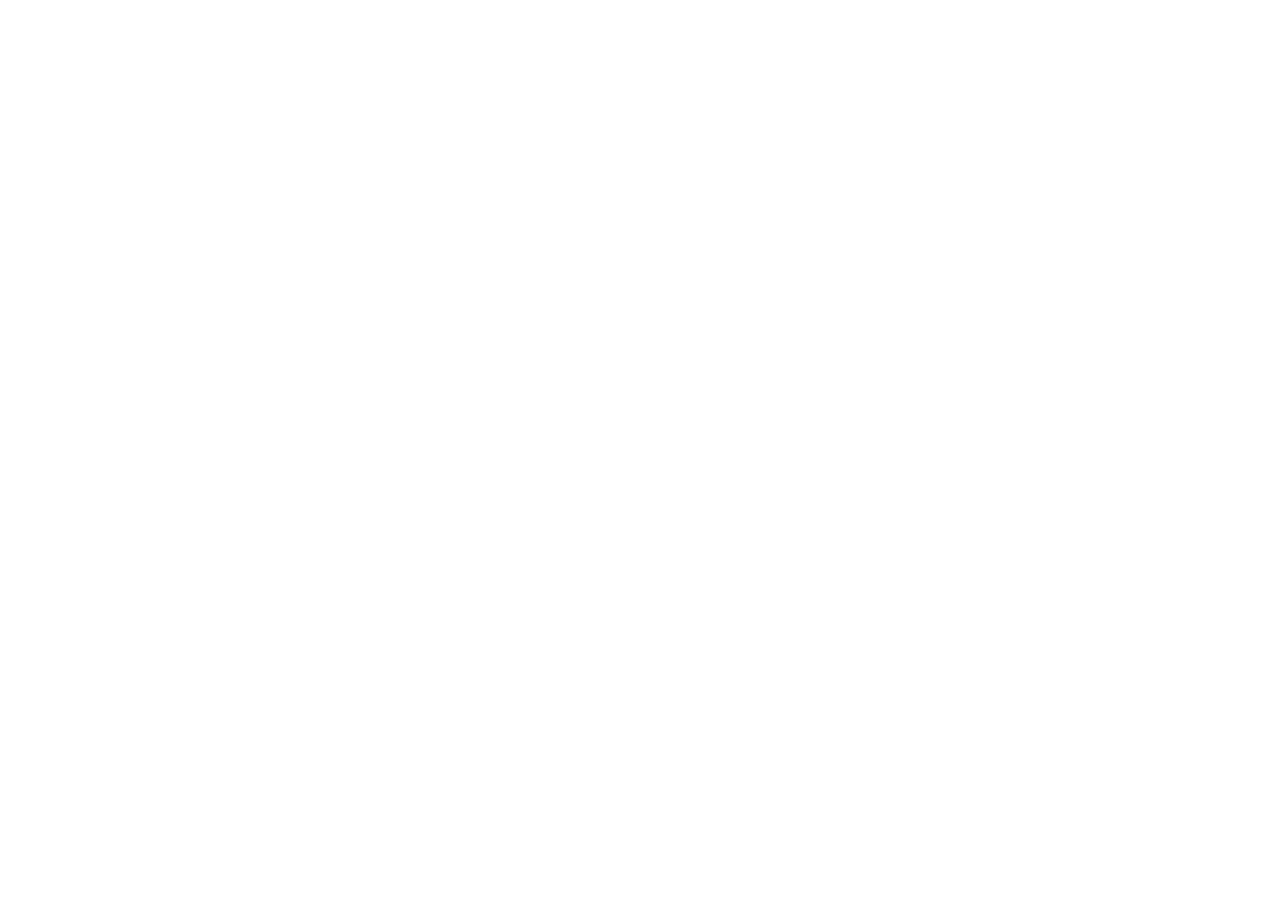
==== index.html @ 8a3016d8 "first commit" ====
<!DOCTYPE html>
<html lang="en">
<head>
    <meta charset="UTF-8">
    <meta name="viewport" content="width=device-width, initial-scale=1.0">
    <title>Bookstore</title>
    <link rel="stylesheet" href="style.css">
    <link rel="stylesheet" href="./style/font.css">
    <link rel="stylesheet" href="./style/standard.css">
    <script src="script.js" defer></script>
</head>
<body>
    
</body>
</html>
---- style/font.css ----
/* assistant-regular - latin */
@font-face {
  font-display: swap; /* Check https://developer.mozilla.org/en-US/docs/Web/CSS/@font-face/font-display for other options. */
  font-family: 'Assistant';
  font-style: normal;
  font-weight: 400;
  src: url('../assets/fonts/assistant-v24-latin-regular.woff2') format('woff2'); /* Chrome 36+, Opera 23+, Firefox 39+, Safari 12+, iOS 10+ */
}
/* assistant-500 - latin */
@font-face {
  font-display: swap; /* Check https://developer.mozilla.org/en-US/docs/Web/CSS/@font-face/font-display for other options. */
  font-family: 'Assistant';
  font-style: normal;
  font-weight: 500;
  src: url('../assets/fonts/assistant-v24-latin-500.woff2') format('woff2'); /* Chrome 36+, Opera 23+, Firefox 39+, Safari 12+, iOS 10+ */
}
/* assistant-600 - latin */
@font-face {
  font-display: swap; /* Check https://developer.mozilla.org/en-US/docs/Web/CSS/@font-face/font-display for other options. */
  font-family: 'Assistant';
  font-style: normal;
  font-weight: 600;
  src: url('../assets/fonts/assistant-v24-latin-600.woff2') format('woff2'); /* Chrome 36+, Opera 23+, Firefox 39+, Safari 12+, iOS 10+ */
}
/* assistant-700 - latin */
@font-face {
  font-display: swap; /* Check https://developer.mozilla.org/en-US/docs/Web/CSS/@font-face/font-display for other options. */
  font-family: 'Assistant';
  font-style: normal;
  font-weight: 700;
  src: url('../assets/fonts/assistant-v24-latin-700.woff2') format('woff2'); /* Chrome 36+, Opera 23+, Firefox 39+, Safari 12+, iOS 10+ */
}
---- style/standard.css ----
*{
    margin: 0;
    padding: 0;
    scroll-behavior: smooth;
    box-sizing: border-box;
    text-decoration: none;
    position: relative;
    list-style: none;
    font-size: inherit;
    color: inherit;
    font-family: inherit;
    background: initial;
    border: initial;
}

.content{
    width: 100%;
    padding: 0 max(calc(50% - 720px), 1rem);
}
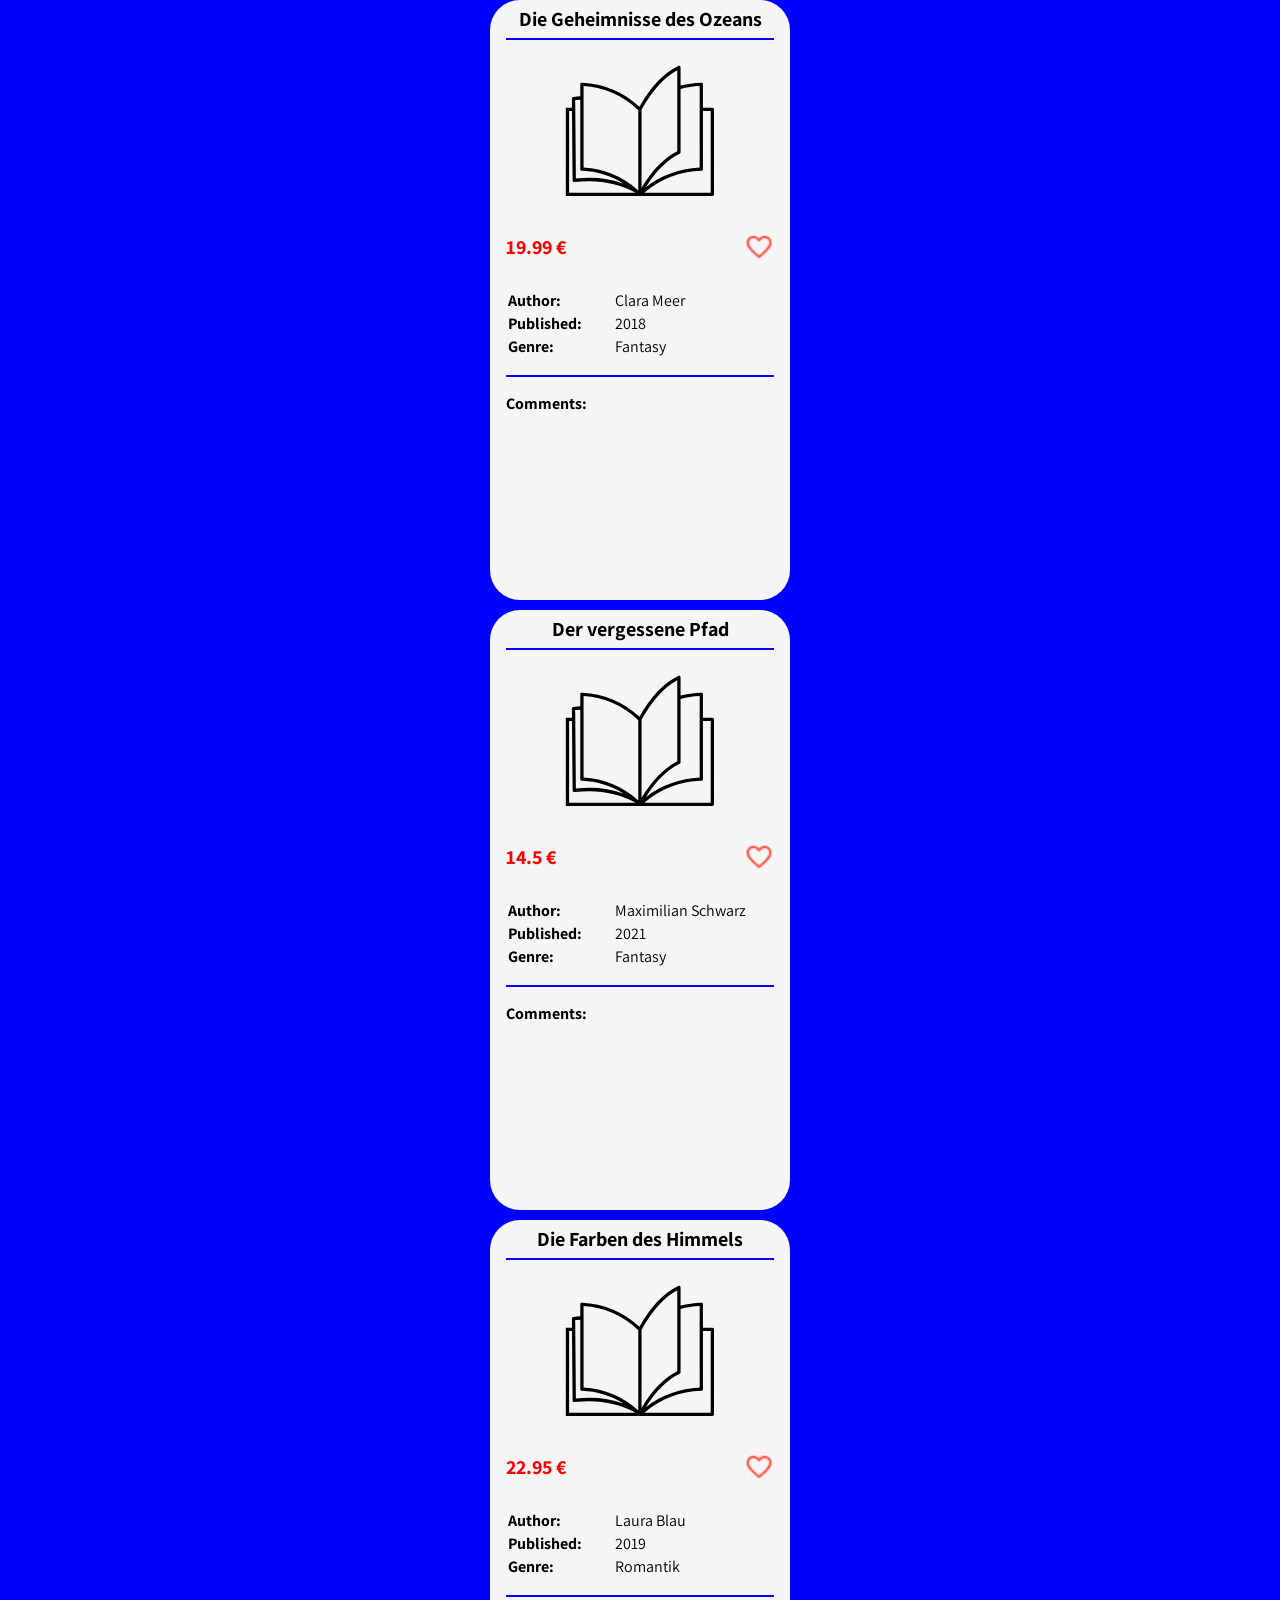
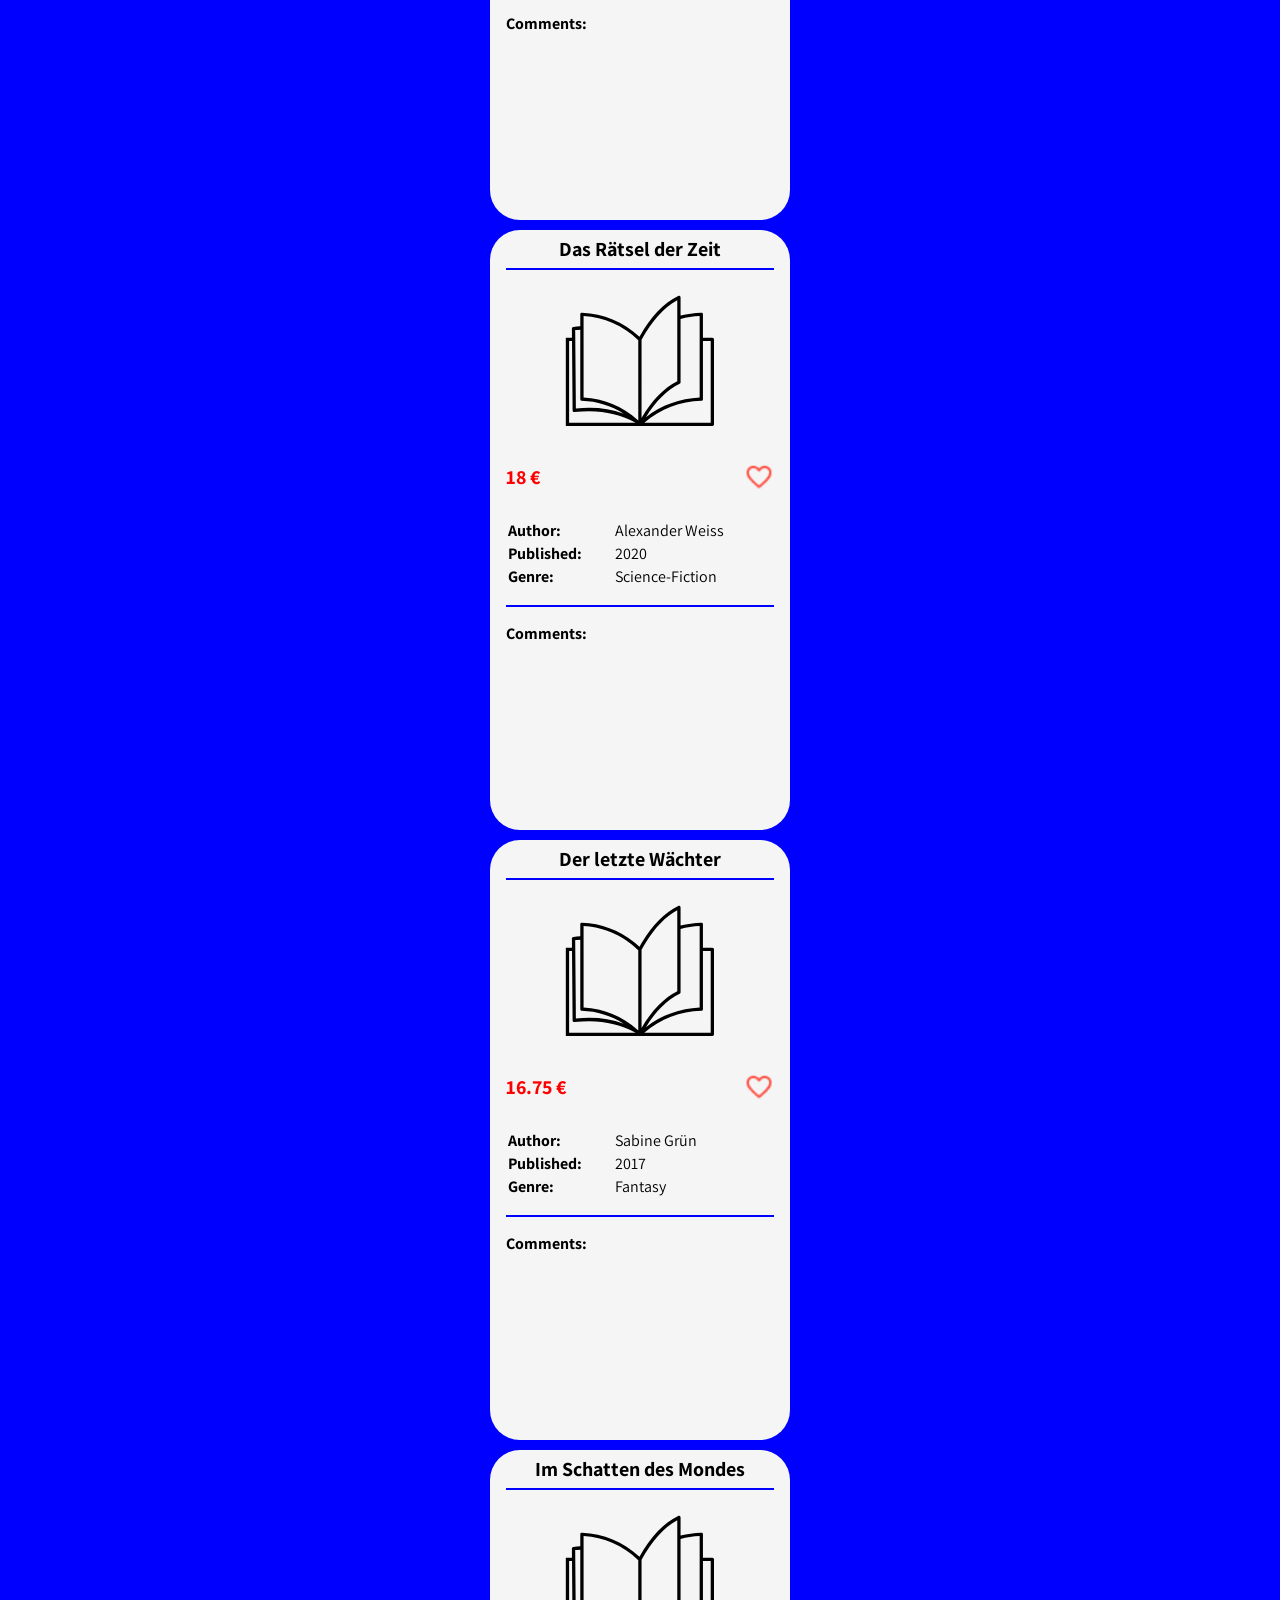
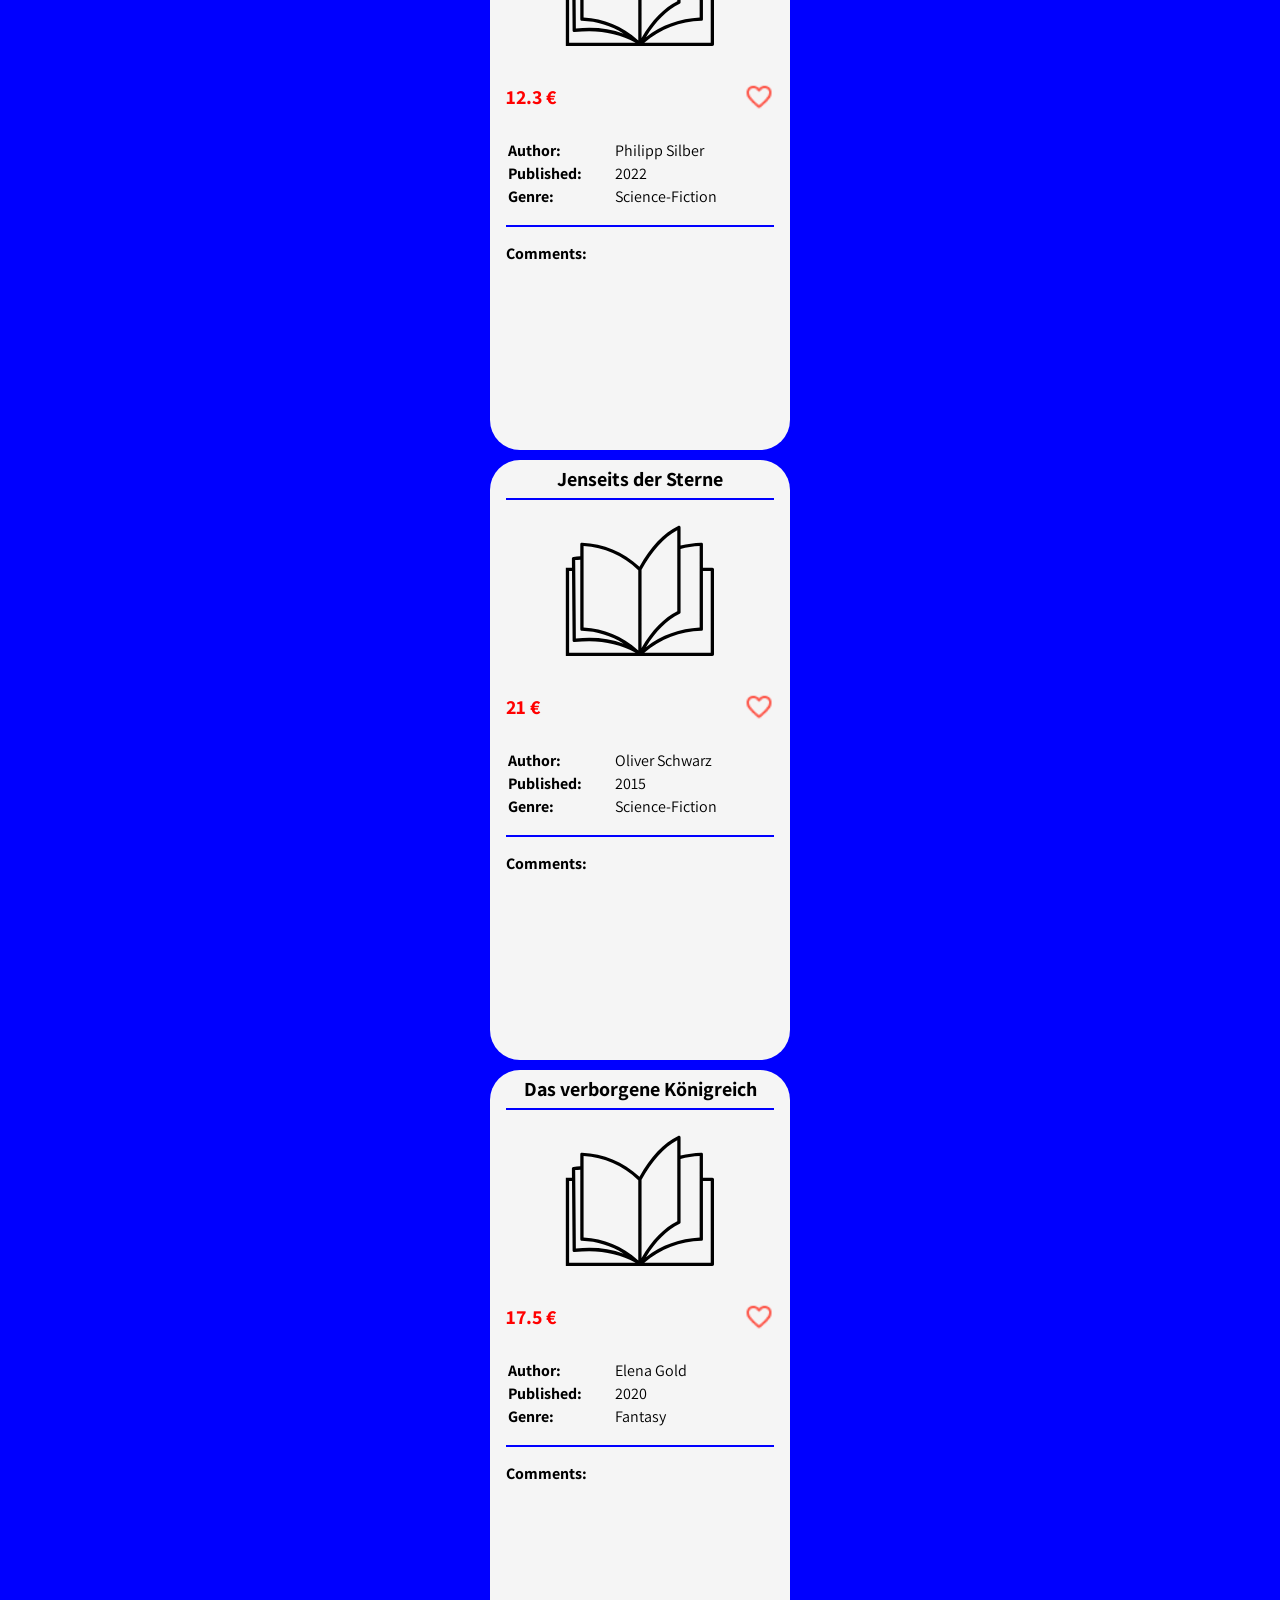
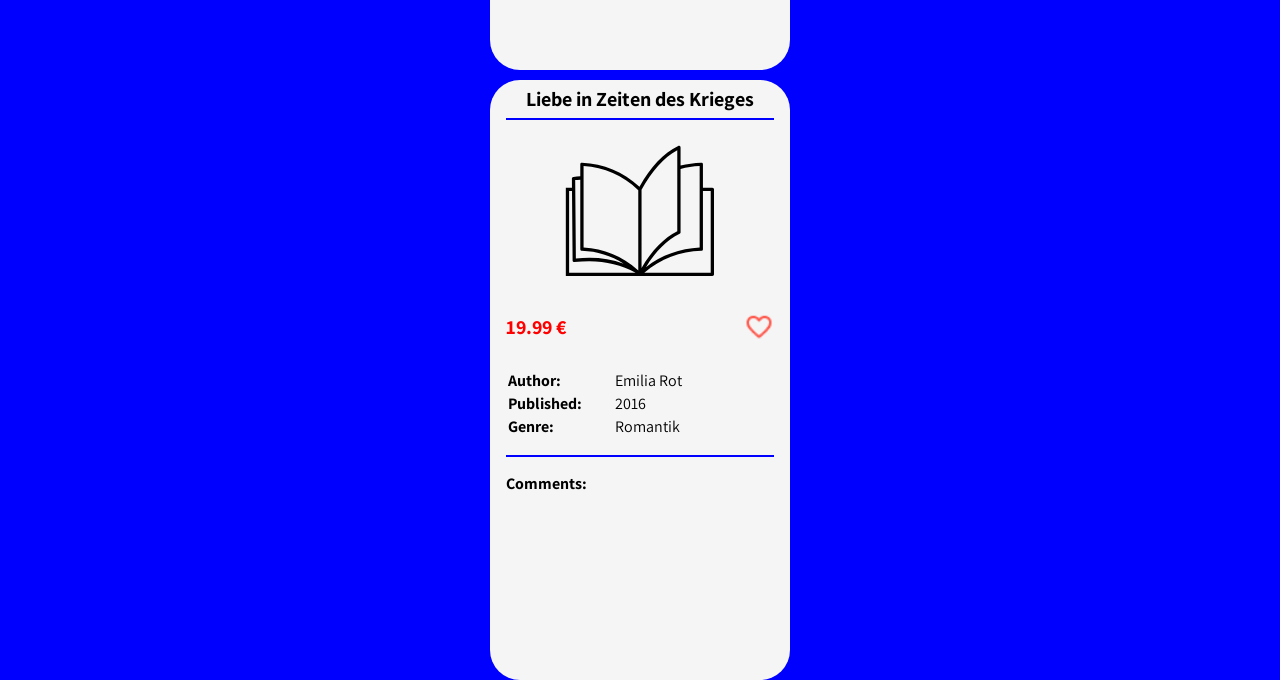
==== commit e635bb2c: "feat: template function until comments implemented" ====
--- a/index.html
+++ b/index.html
@@ -1,15 +1,37 @@
-<!DOCTYPE html>
+<!doctype html>
 <html lang="en">
-<head>
-    <meta charset="UTF-8">
-    <meta name="viewport" content="width=device-width, initial-scale=1.0">
+  <head>
+    <meta charset="UTF-8" />
+    <meta name="viewport" content="width=device-width, initial-scale=1.0" />
     <title>Bookstore</title>
-    <link rel="stylesheet" href="style.css">
-    <link rel="stylesheet" href="./style/font.css">
-    <link rel="stylesheet" href="./style/standard.css">
+    <link rel="stylesheet" href="style.css" />
+    <link rel="stylesheet" href="./style/font.css" />
+    <link rel="stylesheet" href="./style/standard.css" />
     <script src="script.js" defer></script>
-</head>
-<body>
-    
-</body>
-</html>+    <script src="./scripts/books.js" defer></script>
+    <script src="./scripts/templates.js" defer></script>
+  </head>
+  <header></header>
+  <body onload="init()">
+    <div id="book-card">
+      <!-- <div>
+        <h1>BOOK TITLE</h1>
+      </div>
+      <div>
+        <img src="" alt="" />
+      </div>
+      <div>
+        <div>
+          <h2>Price</h2>
+          <img /> Likes
+        </div>
+        <table></table>
+      </div>
+      <div>
+        <h3>Kommentare</h3>
+        <table></table>
+        <input />
+      </div> -->
+    </div>
+  </body>
+</html>
--- a/style.css
+++ b/style.css
@@ -0,0 +1,86 @@
+body {
+  width: 100%;
+  min-height: 100dvh;
+  background-color: blue;
+}
+
+#book-card {
+  display: flex;
+  flex-direction: column;
+  gap: 10px;
+  justify-content: center;
+  align-items: center;
+}
+.book-card-wrapper {
+  width: 300px;
+  height: 600px;
+  background-color: whitesmoke;
+  border-radius: 30px;
+  color: black;
+  display: flex;
+  flex-direction: column;
+  gap: 16px;
+  padding: 0 16px;
+
+  h1 {
+    font-size: 20px;
+    font-weight: 700;
+    display: flex;
+    justify-content: center;
+    align-items: center;
+    height: 40px;
+    width: 100%;
+    border-bottom: solid 2px blue;
+  }
+
+  img {
+    height: 150px;
+    width: auto;
+  }
+
+  .book-price-likes {
+    width: 100%;
+    height: 50px;
+    display: flex;
+    justify-content: space-between;
+    align-items: center;
+
+    .price {
+      font-size: 20px;
+      font-weight: 700;
+      color: rgba(255, 0, 0, 1);
+    }
+
+    .likes-wrapper {
+      width: auto;
+      height: 50px;
+      display: flex;
+      justify-content: space-between;
+      align-items: center;
+
+      .counter {
+      }
+
+      img {
+        height: 30px;
+        width: auto;
+      }
+    }
+  }
+
+  .book-info-table {
+    width: 100%;
+    height: auto;
+    padding-bottom: 16px;
+    border-bottom: solid 2px blue;
+
+    th {
+      width: 40%;
+      text-align: left;
+    }
+
+    tb {
+      width: 50%;
+    }
+  }
+}
--- a/style/standard.css
+++ b/style/standard.css
@@ -8,7 +8,7 @@
     list-style: none;
     font-size: inherit;
     color: inherit;
-    font-family: inherit;
+    font-family: "Assistant";
     background: initial;
     border: initial;
 }
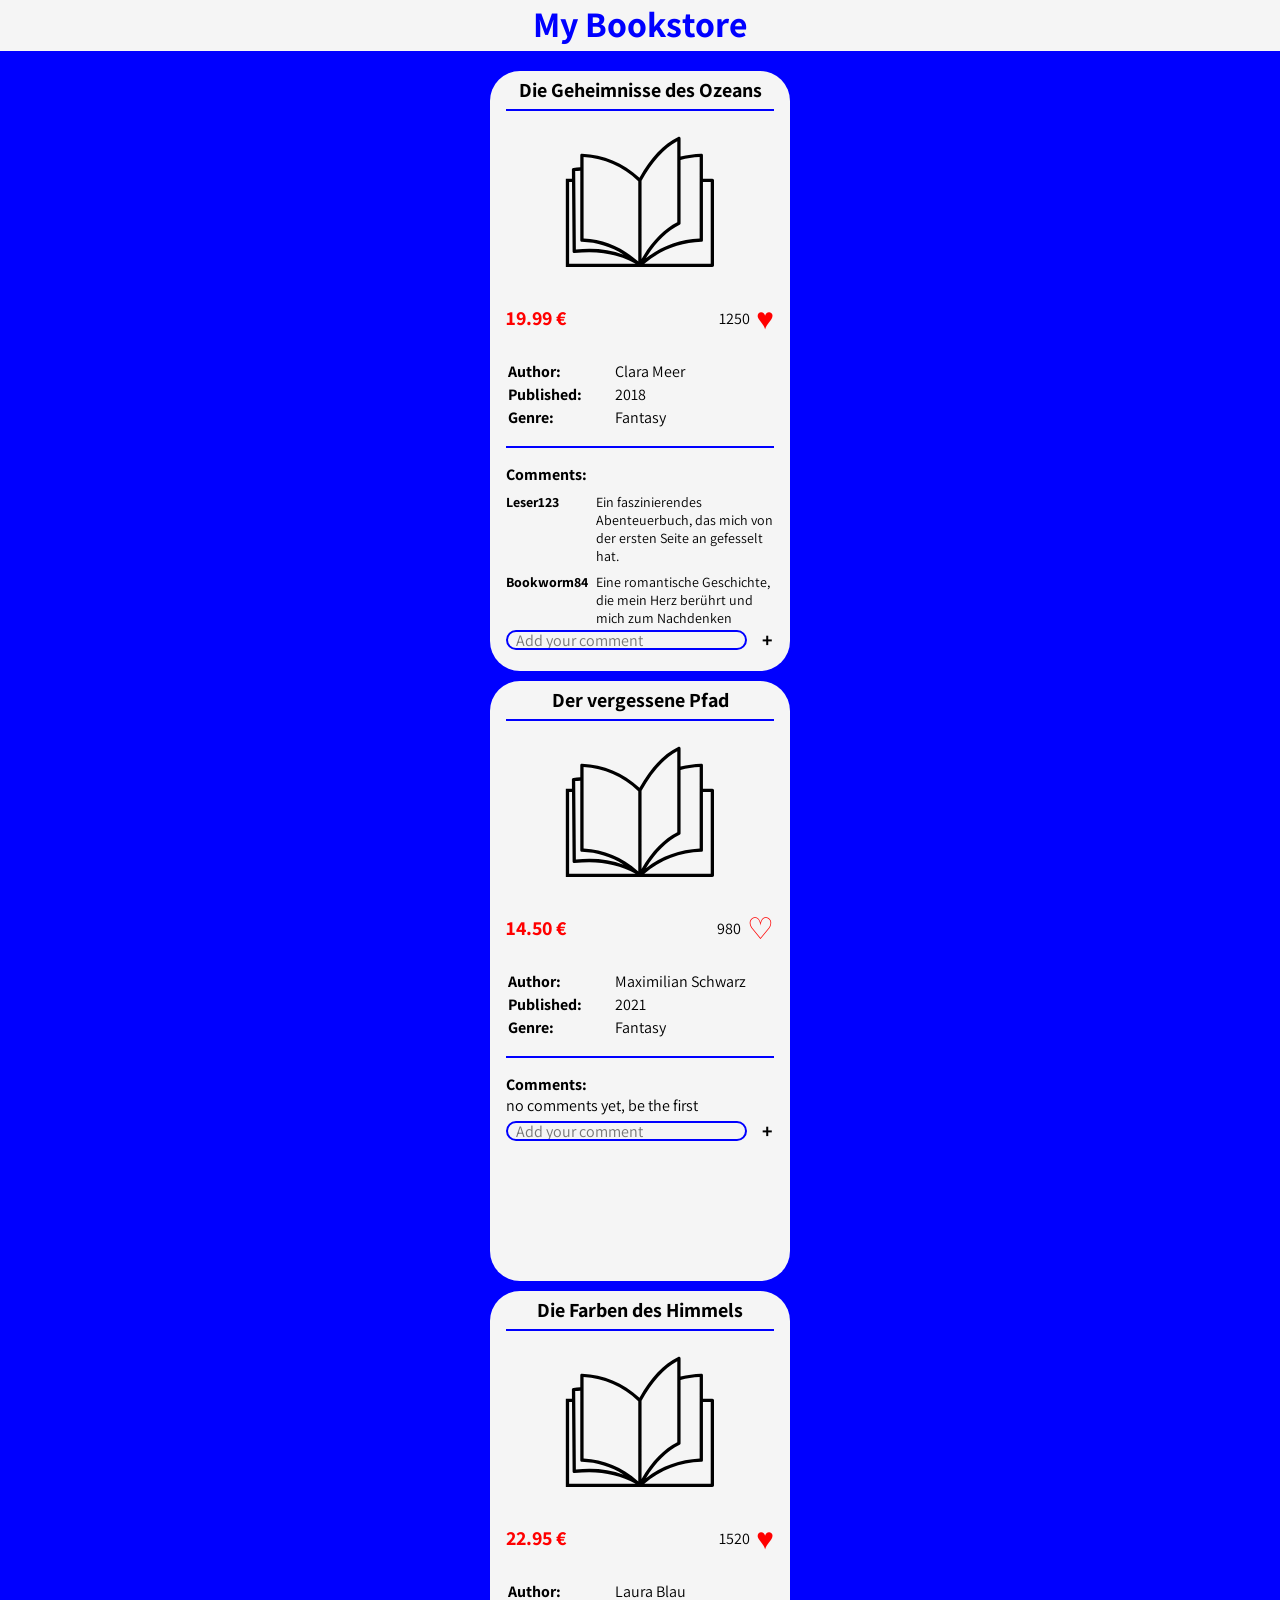
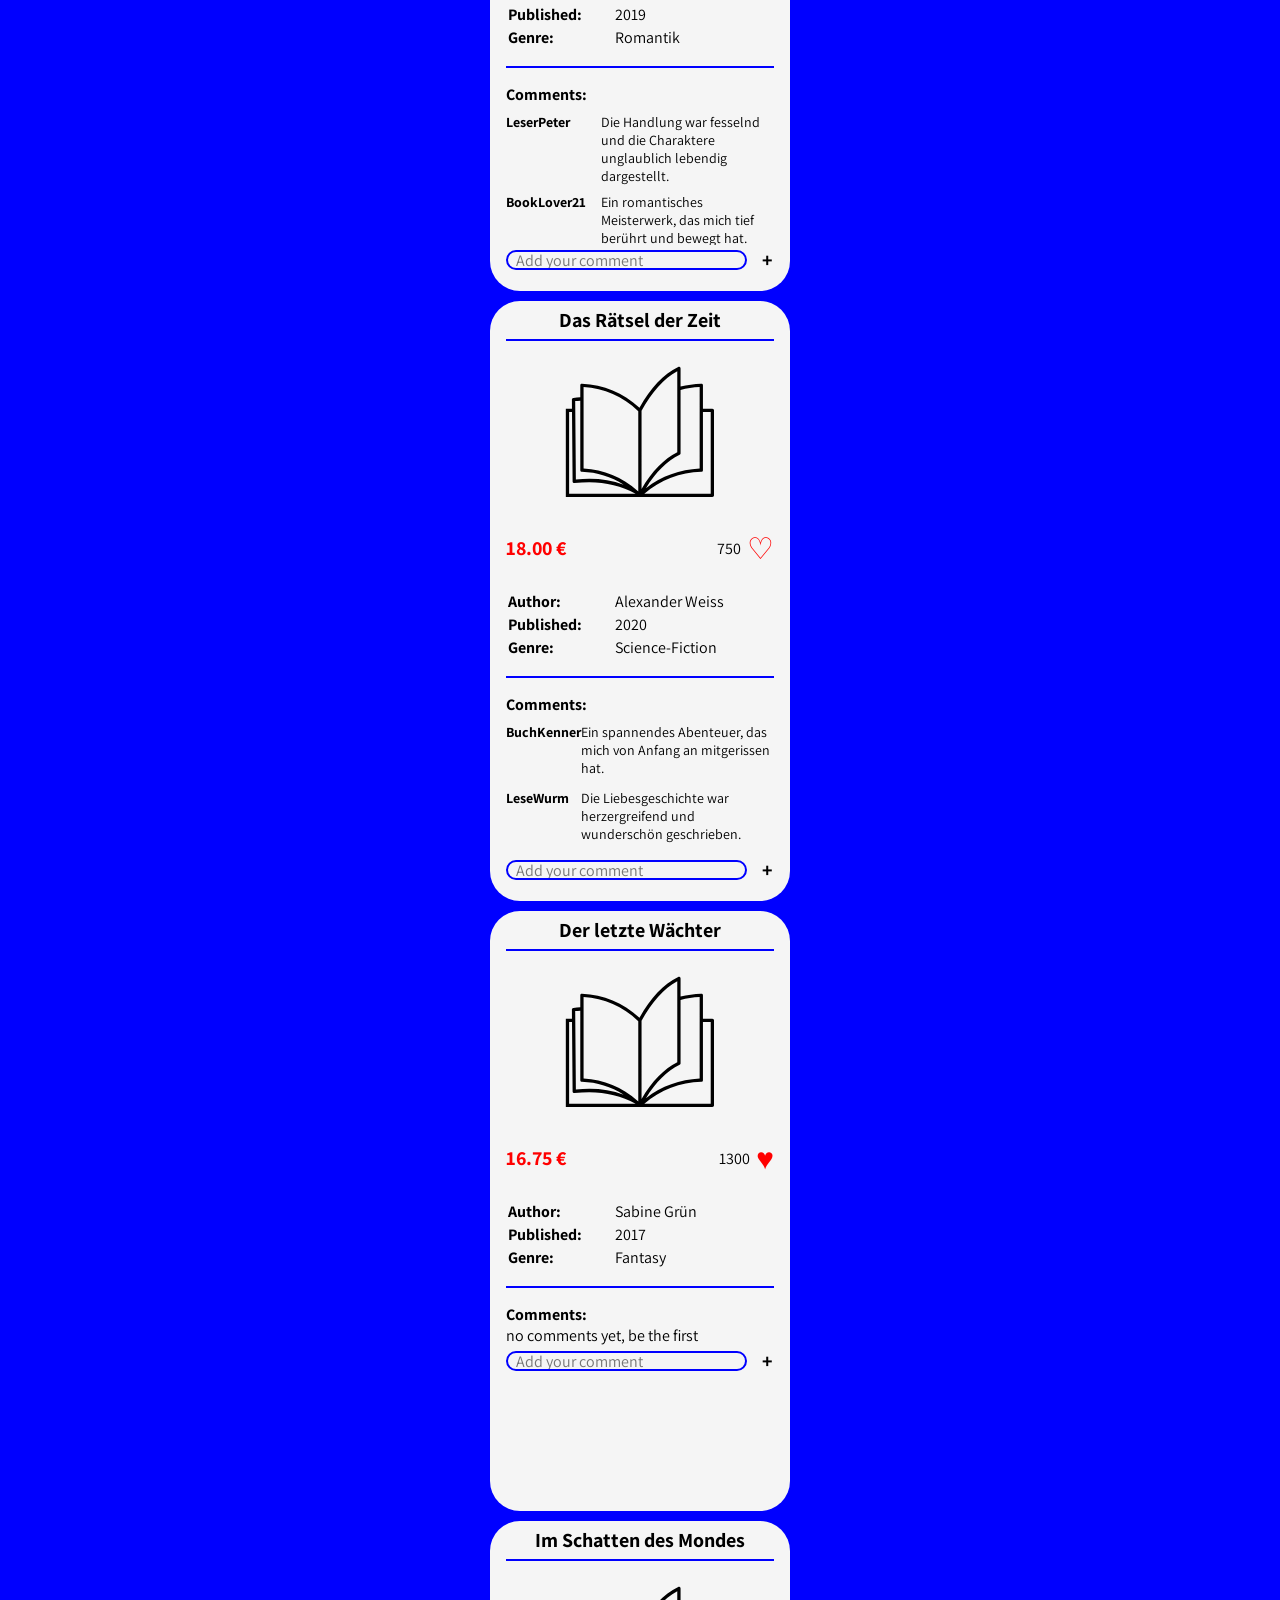
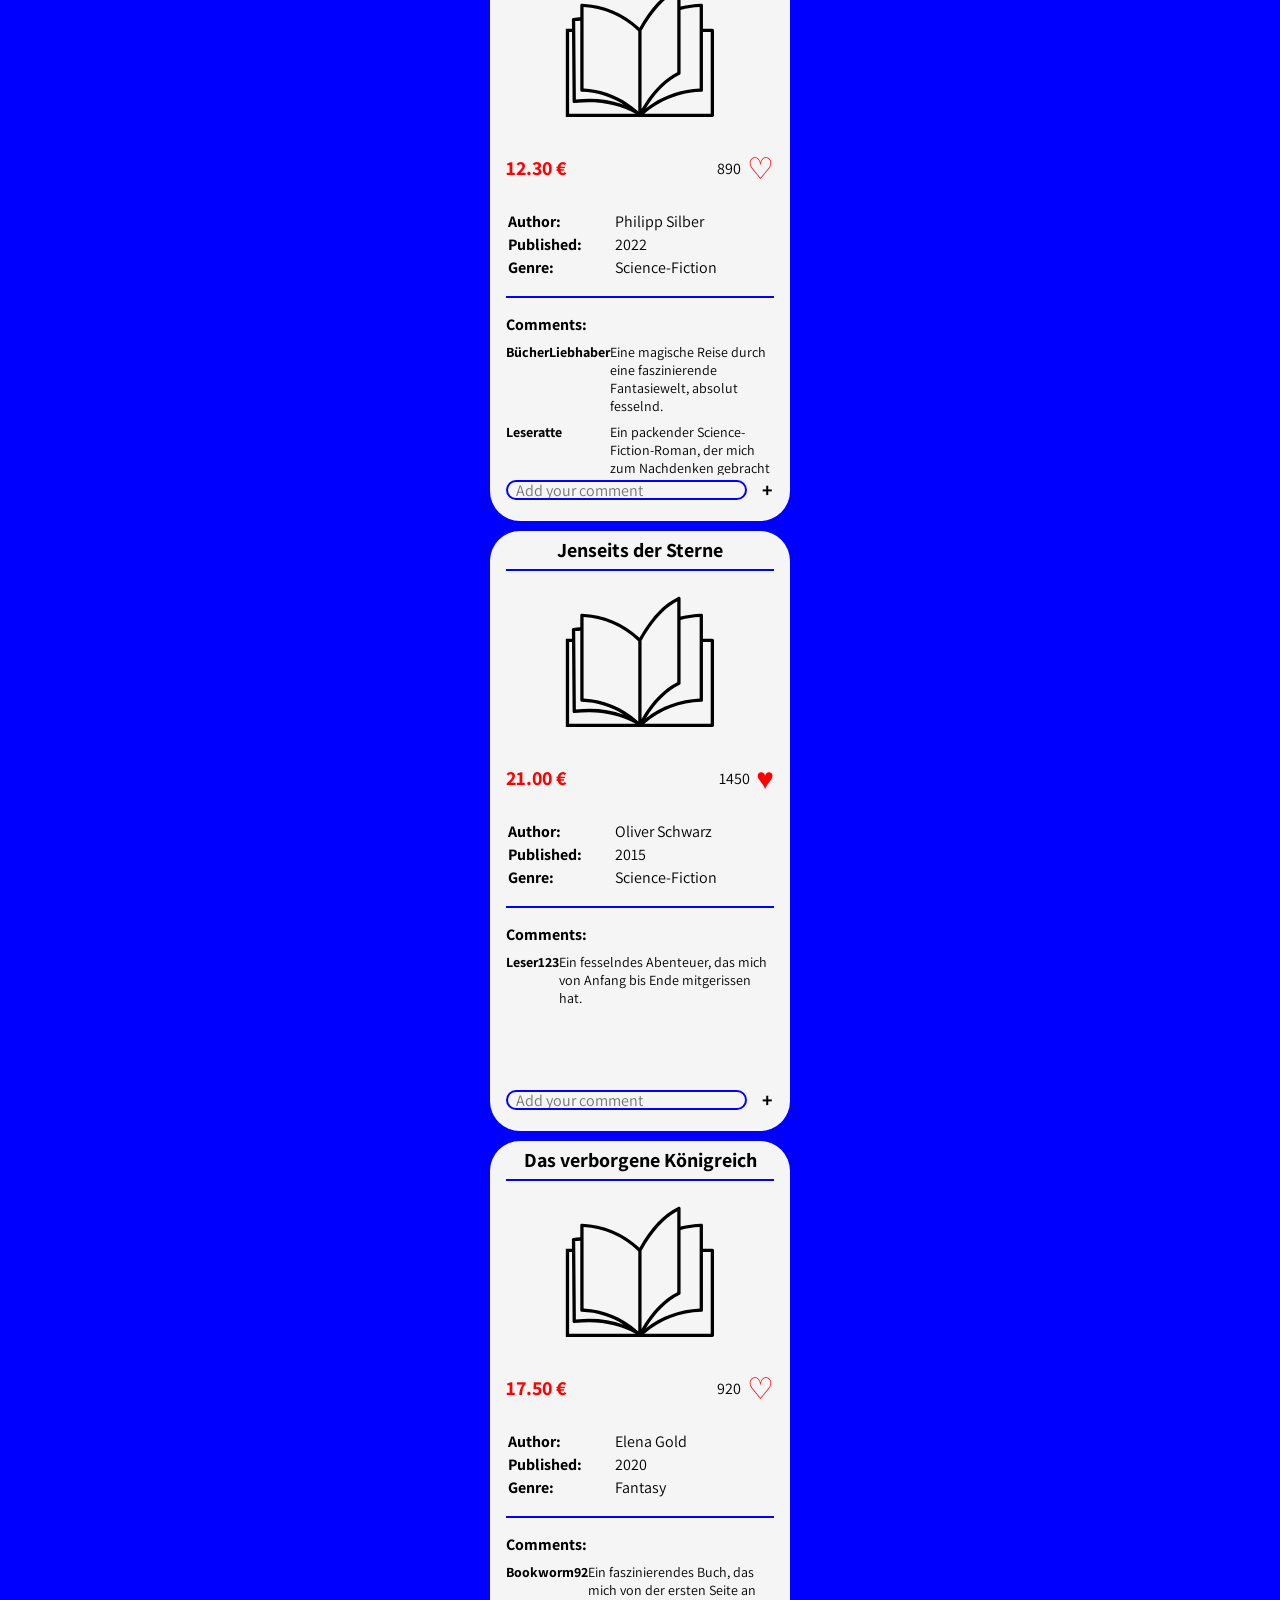
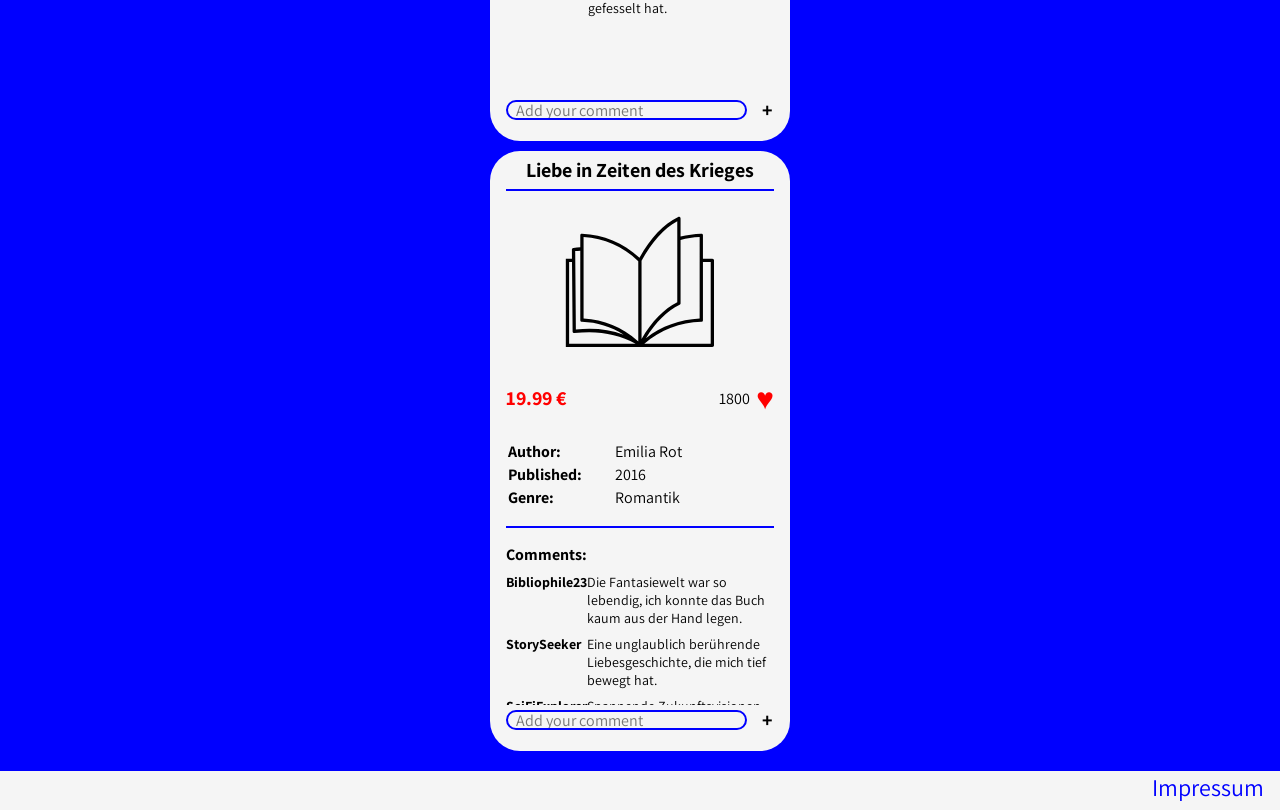
==== commit e33403bf: "feat: impressum" ====
--- a/index.html
+++ b/index.html
@@ -4,6 +4,7 @@
     <meta charset="UTF-8" />
     <meta name="viewport" content="width=device-width, initial-scale=1.0" />
     <title>Bookstore</title>
+    <link rel="icon" type="image/x-icon" href="./assets/icons/open_book.svg">
     <link rel="stylesheet" href="style.css" />
     <link rel="stylesheet" href="./style/font.css" />
     <link rel="stylesheet" href="./style/standard.css" />
@@ -11,7 +12,9 @@
     <script src="./scripts/books.js" defer></script>
     <script src="./scripts/templates.js" defer></script>
   </head>
-  <header></header>
+  <header>
+    <p>My Bookstore</p>
+  </header>
   <body onload="init()">
     <div id="book-card">
       <!-- <div>
@@ -34,4 +37,7 @@
       </div> -->
     </div>
   </body>
+  <footer>
+    <a href="impressum.html" target="_blank">Impressum</a> 
+  </footer>
 </html>
--- a/style.css
+++ b/style.css
@@ -1,3 +1,17 @@
+header {
+  width: 100%;
+  height: 4dvw;
+  background-color: whitesmoke;
+  display: flex;
+  justify-content: center;
+
+  p {
+    color: blue;
+    font-size: 36px;
+    font-weight: 800;
+  }
+}
+
 body {
   width: 100%;
   min-height: 100dvh;
@@ -10,7 +24,9 @@
   gap: 10px;
   justify-content: center;
   align-items: center;
+  padding: 20px 0;
 }
+
 .book-card-wrapper {
   width: 300px;
   height: 600px;
@@ -55,16 +71,27 @@
       width: auto;
       height: 50px;
       display: flex;
-      justify-content: space-between;
+      gap: 6px;
       align-items: center;
 
-      .counter {
+      /* .counter {
+      } */
+
+      .like {
+        font-size: 30px;
+        color: rgba(255, 0, 0, 1);
       }
 
-      img {
-        height: 30px;
-        width: auto;
+      .like:hover {
+        color: rgba(255, 0, 0, 1);
+        cursor: pointer;
       }
+
+      /* .unlike {
+        color: rgba(255, 0, 0, 1);
+        font-size: 30px;
+        font-family: Arial, Helvetica, sans-serif;
+      } */
     }
   }
 
@@ -83,4 +110,82 @@
       width: 50%;
     }
   }
+
+  .comments {
+    width: 100%;
+    height: 140px;
+
+    .comments-table-wrapper {
+      width: 100%;
+      height: 100%;
+      overflow-y: scroll;
+
+      table {
+        width: 100%;
+        height: 100%;
+        border-spacing: 0 8px;
+
+        .user-name {
+          text-align: left;
+          vertical-align: top;
+          font-size: 14px;
+        }
+
+        .comment {
+          text-align: left;
+          vertical-align: top;
+          font-size: 14px;
+        }
+      }
+    }
+  }
+
+  .comments-input-section {
+    width: 100%;
+    height: 30px;
+    display: flex;
+    justify-content: space-between;
+    align-items: center;
+    /* position: absolute;
+    bottom: 0; */
+
+    .comments-input {
+      width: 90%;
+      height: 20px;
+      border: 2px solid blue;
+      border-radius: 15px;
+      padding-left: 8px;
+      caret-color: blue;
+    }
+
+    .add-button {
+      width: 5%;
+      font-size: 20px;
+      font-weight: 700;
+    }
+  }
 }
+
+footer {
+  width: 100%;
+  height: 3dvw;
+  background-color: whitesmoke;
+  display: flex;
+  justify-content: flex-end;
+
+  a {
+    color: blue;
+    font-size: 24px;
+    font-weight: 400;
+    position: absolute;
+    right: 16px;
+  }
+}
+
+
+.impressum{
+  font-size: 24px;
+  color: whitesmoke;
+  position: absolute;
+  left: 16px;
+}
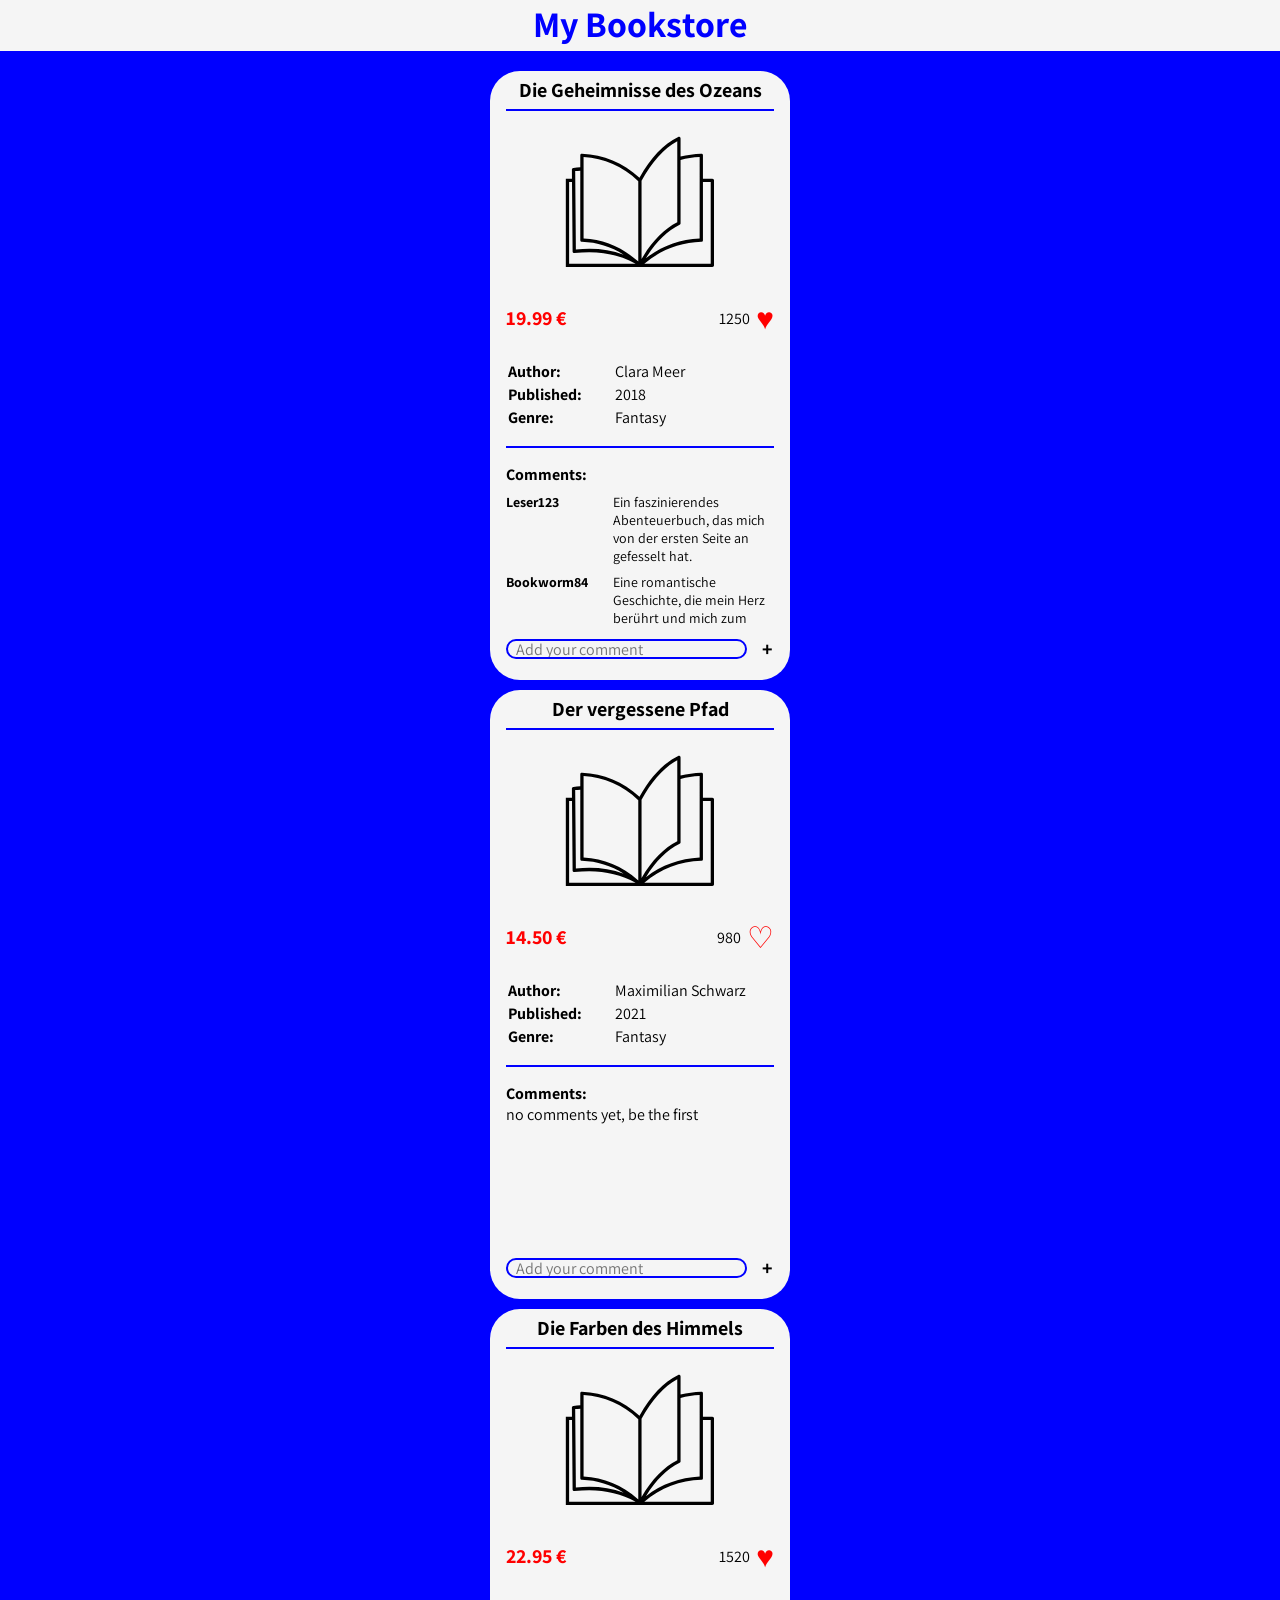
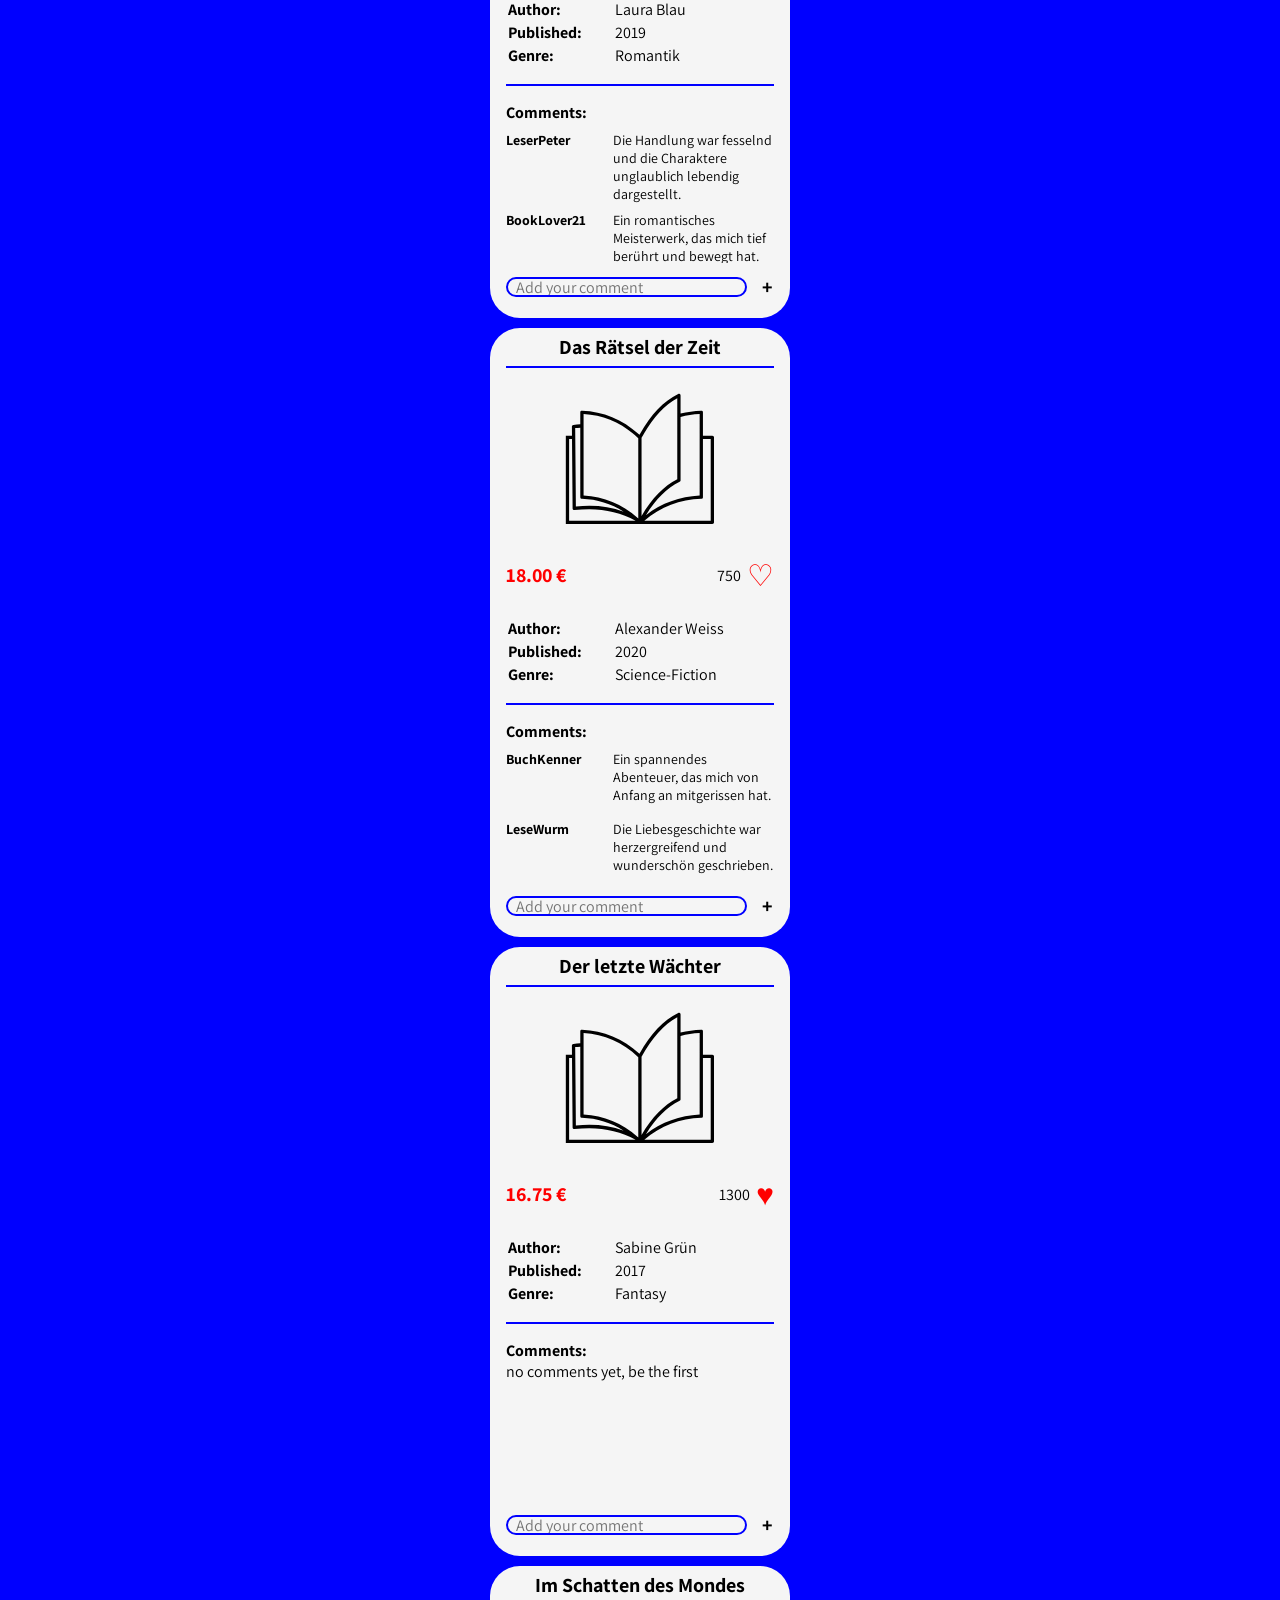
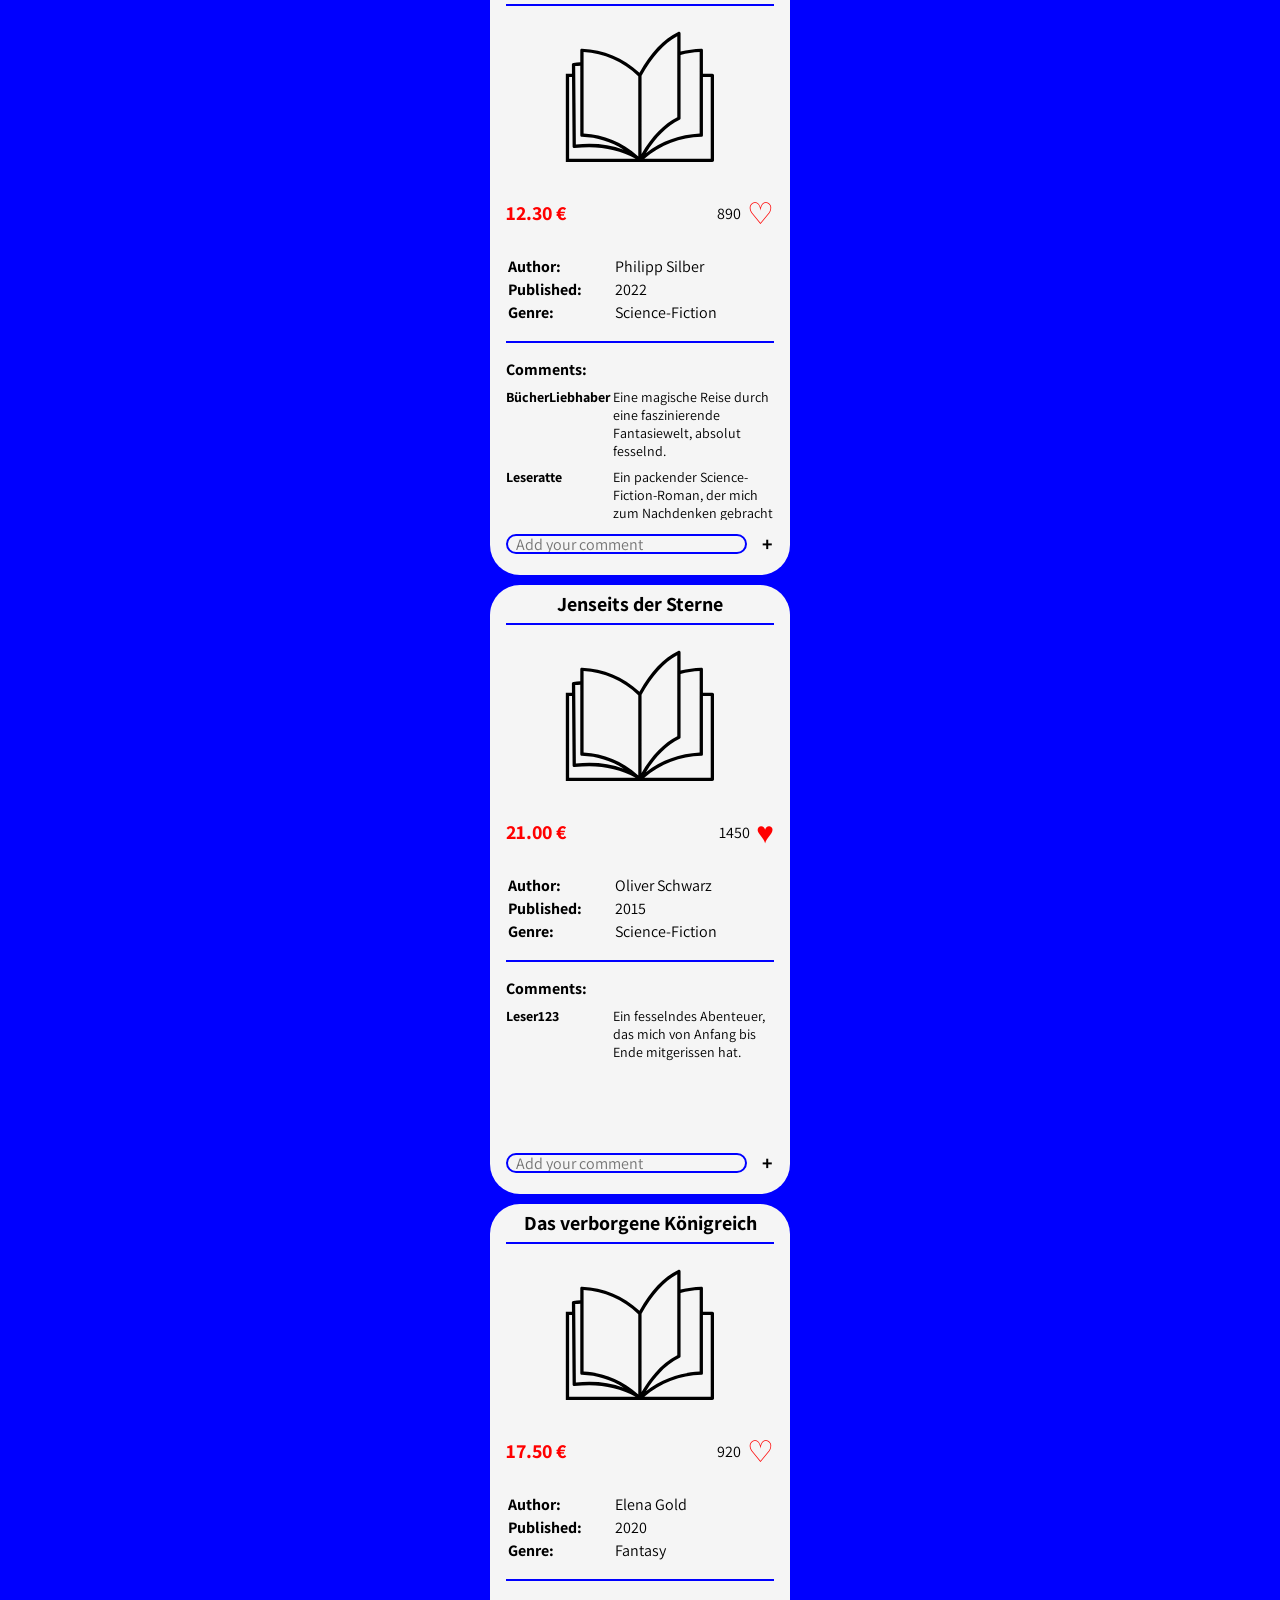
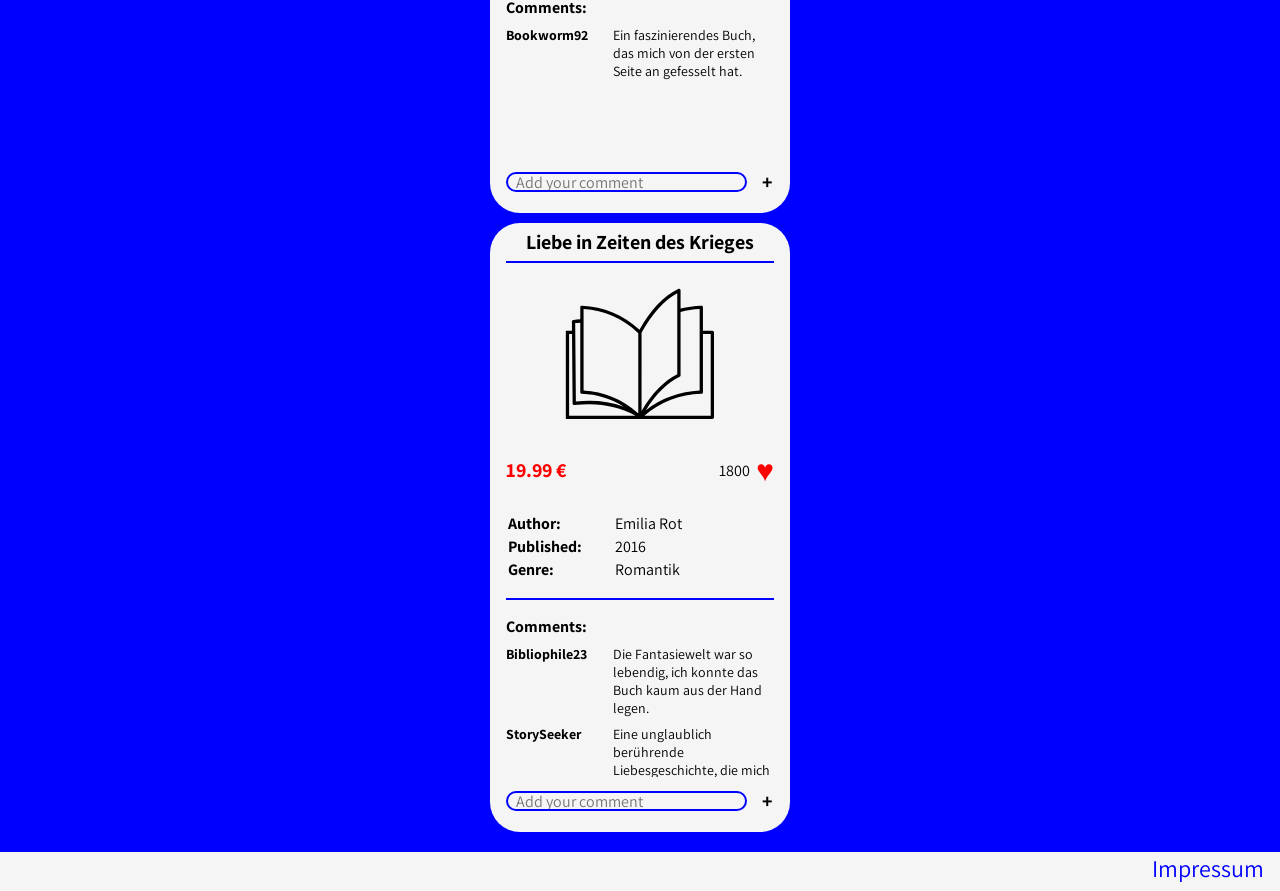
==== commit e5860bed: "autosave" ====
--- a/index.html
+++ b/index.html
@@ -12,32 +12,37 @@
     <script src="./scripts/books.js" defer></script>
     <script src="./scripts/templates.js" defer></script>
   </head>
-  <header>
-    <p>My Bookstore</p>
-  </header>
   <body onload="init()">
-    <div id="book-card">
-      <!-- <div>
-        <h1>BOOK TITLE</h1>
+    <header role="banner">
+      <p>My Bookstore</p>
+    </header>
+    
+
+<main role="main">
+  <div id="book-card">
+    <!-- <div>
+      <h1>BOOK TITLE</h1>
+    </div>
+    <div>
+      <img src="" alt="" />
+    </div>
+    <div>
+      <div>
+        <h2>Price</h2>
+        <img /> Likes
       </div>
-      <div>
-        <img src="" alt="" />
-      </div>
-      <div>
-        <div>
-          <h2>Price</h2>
-          <img /> Likes
-        </div>
-        <table></table>
-      </div>
-      <div>
-        <h3>Kommentare</h3>
-        <table></table>
-        <input />
-      </div> -->
+      <table></table>
     </div>
+    <div>
+      <h3>Kommentare</h3>
+      <table></table>
+      <input />
+    </div> -->
+  </div>
+</main>
+<footer>
+  <a href="impressum.html" target="_blank">Impressum</a> 
+</footer>
+
   </body>
-  <footer>
-    <a href="impressum.html" target="_blank">Impressum</a> 
-  </footer>
 </html>
--- a/style.css
+++ b/style.css
@@ -29,14 +29,15 @@
 
 .book-card-wrapper {
   width: 300px;
-  height: 600px;
+  height: fit-content;
   background-color: whitesmoke;
   border-radius: 30px;
   color: black;
   display: flex;
   flex-direction: column;
+  justify-content: space-between;
   gap: 16px;
-  padding: 0 16px;
+  padding: 0px 16px 16px 16px;
 
   h1 {
     font-size: 20px;
@@ -74,9 +75,6 @@
       gap: 6px;
       align-items: center;
 
-      /* .counter {
-      } */
-
       .like {
         font-size: 30px;
         color: rgba(255, 0, 0, 1);
@@ -86,12 +84,6 @@
         color: rgba(255, 0, 0, 1);
         cursor: pointer;
       }
-
-      /* .unlike {
-        color: rgba(255, 0, 0, 1);
-        font-size: 30px;
-        font-family: Arial, Helvetica, sans-serif;
-      } */
     }
   }
 
@@ -113,12 +105,14 @@
 
   .comments {
     width: 100%;
-    height: 140px;
+    height: 200px;
+    display: flex;
+    flex-direction: column;
 
     .comments-table-wrapper {
       width: 100%;
-      height: 100%;
-      overflow-y: scroll;
+      height: 70%;
+      overflow-y: auto;
 
       table {
         width: 100%;
@@ -126,15 +120,20 @@
         border-spacing: 0 8px;
 
         .user-name {
+          width: 40%;
+          height: 100%;
           text-align: left;
           vertical-align: top;
           font-size: 14px;
         }
 
         .comment {
+          width: 60%;
+          height: 100%;
           text-align: left;
           vertical-align: top;
           font-size: 14px;
+          overflow-wrap: anywhere;
         }
       }
     }
@@ -146,8 +145,8 @@
     display: flex;
     justify-content: space-between;
     align-items: center;
-    /* position: absolute;
-    bottom: 0; */
+    position: absolute;
+    bottom: 0;
 
     .comments-input {
       width: 90%;
